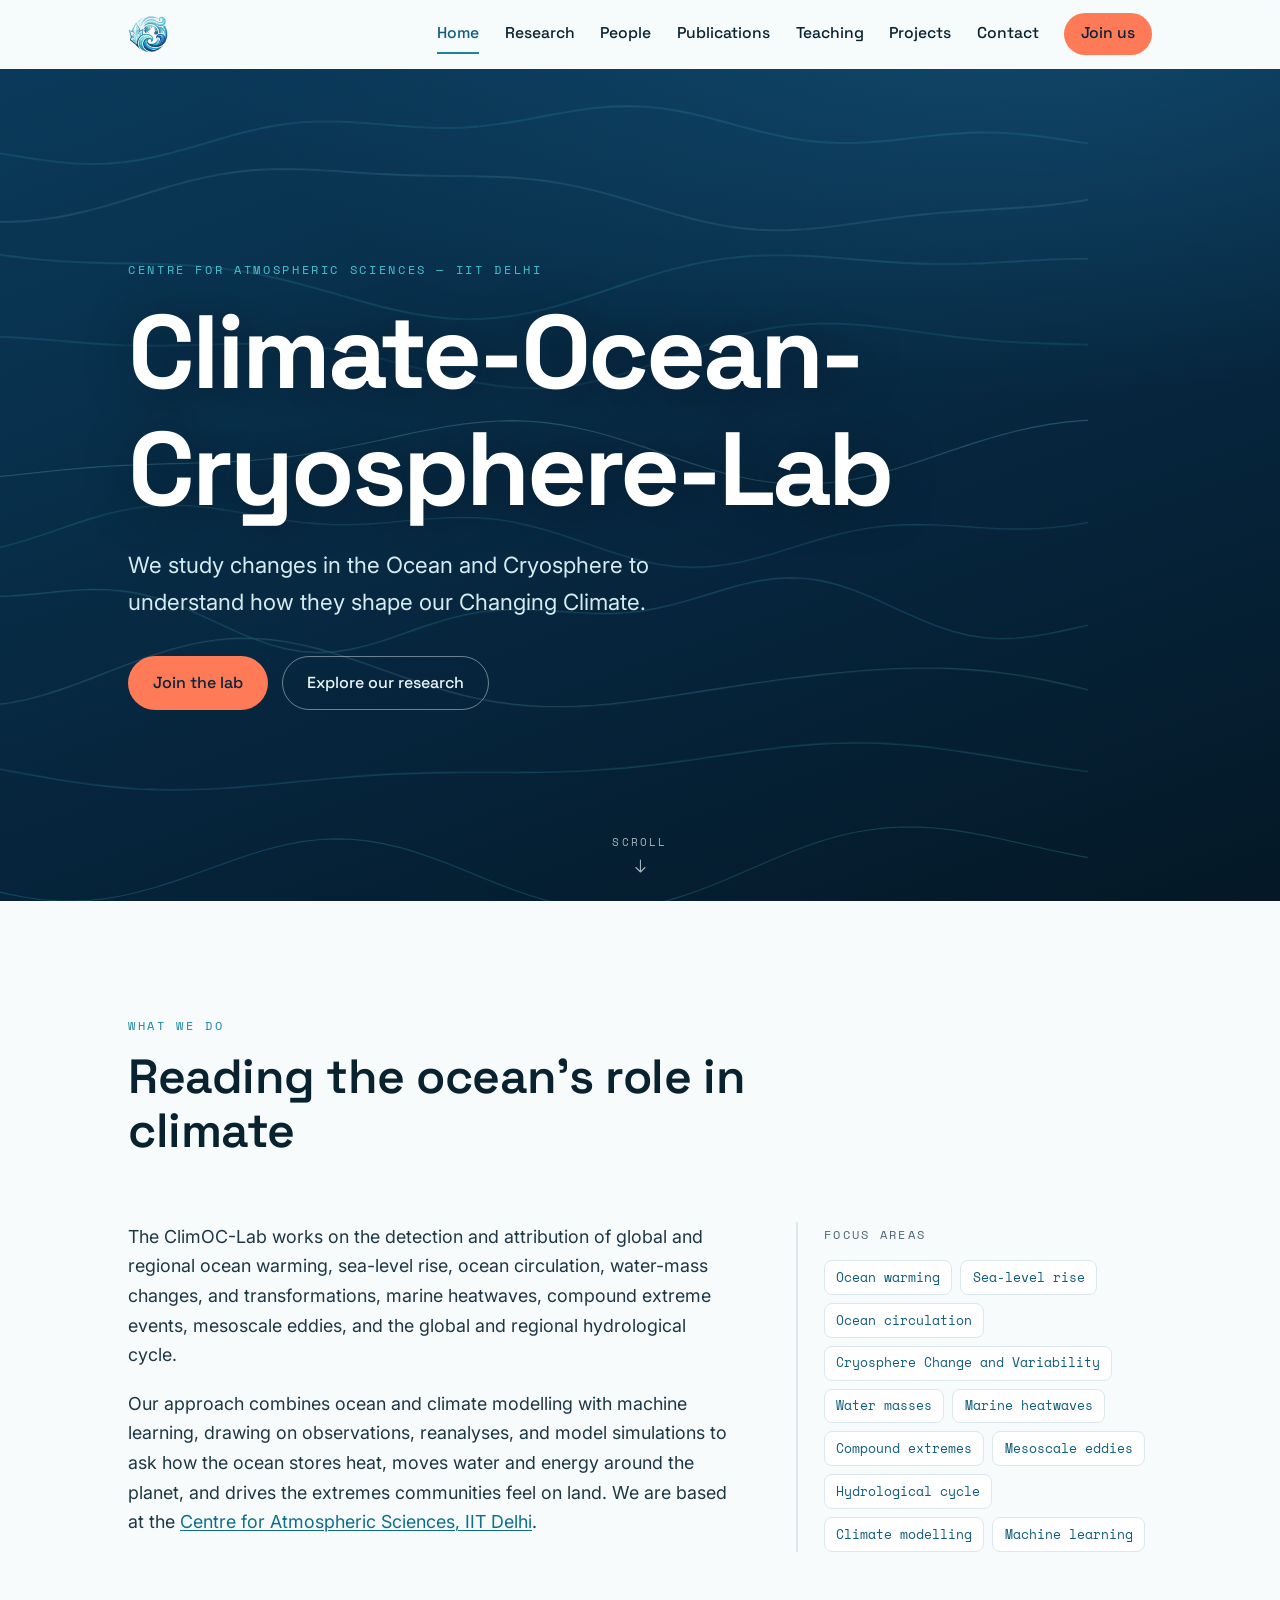
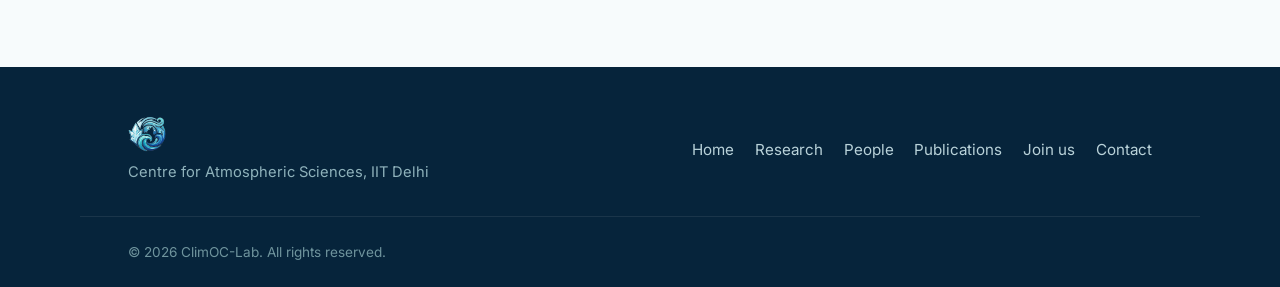
==== index.html @ 1f4688ac "Add files via upload" ====
<!DOCTYPE html>
<html lang="en">
<head>
  <meta charset="UTF-8" />
  <meta name="viewport" content="width=device-width, initial-scale=1.0" />
  <title>ClimOC-Lab — CAS, IIT Delhi</title>
  <meta name="description" content="The ClimOC-Lab at the Centre for Atmospheric Sciences, IIT Delhi, studies ocean warming, sea-level rise, circulation, marine heatwaves, and the ocean's role in a changing climate." />

  <!-- Social preview -->
  <meta property="og:title" content="ClimOC-Lab" />
  <meta property="og:description" content="Studying the global ocean and its role in a changing climate." />
  <meta property="og:type" content="website" />

  <!-- Fonts -->
  <link rel="preconnect" href="https://fonts.googleapis.com" />
  <link rel="preconnect" href="https://fonts.gstatic.com" crossorigin />
  <link href="https://fonts.googleapis.com/css2?family=Space+Grotesk:wght@400;500;600;700&family=Inter:wght@400;500;600&family=Space+Mono:wght@400;700&display=swap" rel="stylesheet" />

  <link rel="stylesheet" href="style.css" />
  <script>document.documentElement.classList.add('js');</script>
  <style>
    /* PI social / research profile icons */
    .pi__social{ display:flex; flex-wrap:wrap; gap:10px; margin-top:14px; }
    .pi__social a{ width:42px; height:42px; border-radius:10px; border:1px solid var(--c-line);
      background:#fff; display:grid; place-items:center; padding:7px;
      transition:transform .15s ease, border-color .2s ease, box-shadow .2s ease; }
    .pi__social a:hover{ transform:translateY(-2px); border-color:var(--c-current);
      box-shadow:0 8px 18px -10px rgba(8,34,48,.45); }
    .pi__social img{ width:100%; height:100%; object-fit:contain; display:block; }
    .pill--cv{ background:var(--c-foam); border-color:var(--c-current); color:var(--c-ocean); font-weight:600; }
  </style>
  <link rel="icon" type="image/png" href="main-logo/climoc-emblem.png" />
</head>
<body>
  <a class="skip-link" href="#main">Skip to content</a>

  <!-- ============ NAV ============ -->
  <header class="nav" id="nav">
    <div class="nav__inner">
      <a class="brand" href="index.html" aria-label="ClimOC-Lab home">
        <img class="brand__img" src="main-logo/climoc-emblem.png" alt="ClimOC-Lab" style="height:40px;width:auto;display:block">
      </a>

      <button class="nav__toggle" id="navToggle" aria-expanded="false" aria-controls="navMenu" aria-label="Open menu">
        <span></span><span></span><span></span>
      </button>

      <nav class="nav__menu" id="navMenu" aria-label="Primary">
        <a href="index.html" class="is-active" aria-current="page">Home</a>
        <a href="research.html">Research</a>
        <a href="people.html">People</a>
        <a href="publications.html">Publications</a>
        <a href="teaching.html">Teaching</a>
        <a href="projects.html">Projects</a>
        <a href="contact.html">Contact</a>
        <a href="join.html" class="nav__cta">Join us</a>
      </nav>
    </div>
  </header>

  <main id="main">

    <!-- ============ HERO ============ -->
    <section class="hero" id="home">
      <div class="hero-bg" aria-hidden="true">
        <svg class="contours" viewBox="0 0 1440 820" preserveAspectRatio="xMidYMid slice">
          <g class="contour-lines">
            <path d="M 0.0 -50.1 L 16.0 -53.3 L 32.0 -56.5 L 48.0 -59.8 L 64.0 -63.0 L 80.0 -65.9 L 96.0 -68.5 L 112.0 -70.7 L 128.0 -72.4 L 144.0 -73.5 L 160.0 -74.1 L 176.0 -74.0 L 192.0 -73.4 L 208.0 -72.2 L 224.0 -70.5 L 240.0 -68.5 L 256.0 -66.1 L 272.0 -63.6 L 288.0 -61.0 L 304.0 -58.5 L 320.0 -56.1 L 336.0 -53.9 L 352.0 -52.0 L 368.0 -50.4 L 384.0 -49.1 L 400.0 -48.1 L 416.0 -47.4 L 432.0 -46.8 L 448.0 -46.4 L 464.0 -46.1 L 480.0 -45.7 L 496.0 -45.2 L 512.0 -44.5 L 528.0 -43.6 L 544.0 -42.4 L 560.0 -40.9 L 576.0 -39.1 L 592.0 -37.0 L 608.0 -34.7 L 624.0 -32.3 L 640.0 -29.9 L 656.0 -27.5 L 672.0 -25.2 L 688.0 -23.3 L 704.0 -21.7 L 720.0 -20.5 L 736.0 -19.9 L 752.0 -19.9 L 768.0 -20.4 L 784.0 -21.5 L 800.0 -23.2 L 816.0 -25.3 L 832.0 -27.8 L 848.0 -30.6 L 864.0 -33.5 L 880.0 -36.5 L 896.0 -39.5 L 912.0 -42.2 L 928.0 -44.7 L 944.0 -46.8 L 960.0 -48.5 L 976.0 -49.7 L 992.0 -50.4 L 1008.0 -50.7 L 1024.0 -50.6 L 1040.0 -50.1 L 1056.0 -49.4 L 1072.0 -48.5 L 1088.0 -47.5 L 1104.0 -46.5 L 1120.0 -45.6 L 1136.0 -44.8 L 1152.0 -44.3 L 1168.0 -44.0 L 1184.0 -43.9 L 1200.0 -44.0 L 1216.0 -44.4 L 1232.0 -44.8 L 1248.0 -45.3 L 1264.0 -45.7 L 1280.0 -46.0 L 1296.0 -46.0 L 1312.0 -45.7 L 1328.0 -45.1 L 1344.0 -44.0 L 1360.0 -42.4 L 1376.0 -40.4 L 1392.0 -37.9 L 1408.0 -35.1 L 1424.0 -31.9 L 1440.0 -28.5" />
            <path d="M 0.0 74.2 L 16.0 78.2 L 32.0 81.3 L 48.0 83.6 L 64.0 84.8 L 80.0 85.2 L 96.0 84.8 L 112.0 83.8 L 128.0 82.3 L 144.0 80.6 L 160.0 79.1 L 176.0 77.8 L 192.0 76.9 L 208.0 76.7 L 224.0 77.1 L 240.0 78.2 L 256.0 80.0 L 272.0 82.2 L 288.0 84.7 L 304.0 87.3 L 320.0 89.7 L 336.0 91.7 L 352.0 93.1 L 368.0 93.6 L 384.0 93.3 L 400.0 91.9 L 416.0 89.6 L 432.0 86.4 L 448.0 82.5 L 464.0 78.1 L 480.0 73.4 L 496.0 68.7 L 512.0 64.2 L 528.0 60.1 L 544.0 56.8 L 560.0 54.2 L 576.0 52.5 L 592.0 51.7 L 608.0 51.7 L 624.0 52.3 L 640.0 53.4 L 656.0 54.7 L 672.0 56.1 L 688.0 57.2 L 704.0 57.9 L 720.0 58.1 L 736.0 57.6 L 752.0 56.4 L 768.0 54.5 L 784.0 52.1 L 800.0 49.3 L 816.0 46.2 L 832.0 43.3 L 848.0 40.6 L 864.0 38.5 L 880.0 37.1 L 896.0 36.6 L 912.0 37.0 L 928.0 38.5 L 944.0 40.8 L 960.0 44.0 L 976.0 47.8 L 992.0 52.1 L 1008.0 56.4 L 1024.0 60.7 L 1040.0 64.6 L 1056.0 67.9 L 1072.0 70.4 L 1088.0 72.1 L 1104.0 72.9 L 1120.0 72.9 L 1136.0 72.1 L 1152.0 70.8 L 1168.0 69.1 L 1184.0 67.2 L 1200.0 65.4 L 1216.0 63.9 L 1232.0 62.9 L 1248.0 62.5 L 1264.0 62.8 L 1280.0 63.8 L 1296.0 65.4 L 1312.0 67.5 L 1328.0 69.9 L 1344.0 72.4 L 1360.0 74.7 L 1376.0 76.6 L 1392.0 77.8 L 1408.0 78.3 L 1424.0 77.8 L 1440.0 76.3" />
            <path d="M 0.0 131.7 L 16.0 133.8 L 32.0 135.4 L 48.0 136.6 L 64.0 137.4 L 80.0 138.0 L 96.0 138.6 L 112.0 139.1 L 128.0 139.8 L 144.0 140.6 L 160.0 141.7 L 176.0 143.1 L 192.0 144.6 L 208.0 146.2 L 224.0 147.7 L 240.0 149.1 L 256.0 150.2 L 272.0 150.7 L 288.0 150.7 L 304.0 149.9 L 320.0 148.3 L 336.0 146.0 L 352.0 142.8 L 368.0 139.0 L 384.0 134.6 L 400.0 129.8 L 416.0 124.8 L 432.0 119.8 L 448.0 115.1 L 464.0 110.7 L 480.0 106.9 L 496.0 103.8 L 512.0 101.4 L 528.0 99.7 L 544.0 98.8 L 560.0 98.6 L 576.0 98.9 L 592.0 99.6 L 608.0 100.5 L 624.0 101.6 L 640.0 102.7 L 656.0 103.6 L 672.0 104.3 L 688.0 104.8 L 704.0 105.2 L 720.0 105.4 L 736.0 105.5 L 752.0 105.8 L 768.0 106.3 L 784.0 107.1 L 800.0 108.4 L 816.0 110.3 L 832.0 112.8 L 848.0 116.0 L 864.0 119.7 L 880.0 124.0 L 896.0 128.6 L 912.0 133.5 L 928.0 138.4 L 944.0 143.1 L 960.0 147.5 L 976.0 151.3 L 992.0 154.5 L 1008.0 156.8 L 1024.0 158.3 L 1040.0 158.9 L 1056.0 158.8 L 1072.0 157.9 L 1088.0 156.4 L 1104.0 154.5 L 1120.0 152.3 L 1136.0 150.0 L 1152.0 147.8 L 1168.0 145.6 L 1184.0 143.8 L 1200.0 142.2 L 1216.0 140.9 L 1232.0 139.8 L 1248.0 138.8 L 1264.0 137.9 L 1280.0 136.9 L 1296.0 135.7 L 1312.0 134.2 L 1328.0 132.3 L 1344.0 130.0 L 1360.0 127.1 L 1376.0 123.9 L 1392.0 120.3 L 1408.0 116.5 L 1424.0 112.6 L 1440.0 108.9" />
            <path d="M 0.0 189.7 L 16.0 184.2 L 32.0 179.2 L 48.0 174.8 L 64.0 171.0 L 80.0 168.0 L 96.0 165.9 L 112.0 164.6 L 128.0 164.1 L 144.0 164.4 L 160.0 165.4 L 176.0 167.0 L 192.0 169.0 L 208.0 171.5 L 224.0 174.1 L 240.0 176.9 L 256.0 179.6 L 272.0 182.1 L 288.0 184.4 L 304.0 186.4 L 320.0 188.0 L 336.0 189.3 L 352.0 190.2 L 368.0 190.8 L 384.0 191.3 L 400.0 191.6 L 416.0 191.8 L 432.0 192.2 L 448.0 192.7 L 464.0 193.5 L 480.0 194.8 L 496.0 196.4 L 512.0 198.6 L 528.0 201.3 L 544.0 204.6 L 560.0 208.3 L 576.0 212.4 L 592.0 216.8 L 608.0 221.3 L 624.0 226.0 L 640.0 230.5 L 656.0 234.7 L 672.0 238.4 L 688.0 241.6 L 704.0 244.1 L 720.0 245.8 L 736.0 246.6 L 752.0 246.4 L 768.0 245.2 L 784.0 243.2 L 800.0 240.3 L 816.0 236.5 L 832.0 232.2 L 848.0 227.3 L 864.0 222.1 L 880.0 216.7 L 896.0 211.3 L 912.0 206.0 L 928.0 201.1 L 944.0 196.7 L 960.0 192.8 L 976.0 189.5 L 992.0 187.0 L 1008.0 185.2 L 1024.0 184.0 L 1040.0 183.5 L 1056.0 183.6 L 1072.0 184.2 L 1088.0 185.2 L 1104.0 186.3 L 1120.0 187.6 L 1136.0 188.9 L 1152.0 190.1 L 1168.0 191.1 L 1184.0 191.8 L 1200.0 192.2 L 1216.0 192.2 L 1232.0 191.9 L 1248.0 191.3 L 1264.0 190.5 L 1280.0 189.6 L 1296.0 188.7 L 1312.0 187.9 L 1328.0 187.3 L 1344.0 187.1 L 1360.0 187.3 L 1376.0 188.1 L 1392.0 189.5 L 1408.0 191.6 L 1424.0 194.3 L 1440.0 197.8" />
            <path d="M 0.0 326.6 L 16.0 323.9 L 32.0 320.3 L 48.0 316.0 L 64.0 311.0 L 80.0 305.5 L 96.0 299.8 L 112.0 294.0 L 128.0 288.3 L 144.0 283.0 L 160.0 278.1 L 176.0 273.8 L 192.0 270.2 L 208.0 267.4 L 224.0 265.4 L 240.0 264.1 L 256.0 263.6 L 272.0 263.6 L 288.0 264.2 L 304.0 265.2 L 320.0 266.5 L 336.0 267.8 L 352.0 269.2 L 368.0 270.4 L 384.0 271.4 L 400.0 272.2 L 416.0 272.6 L 432.0 272.8 L 448.0 272.6 L 464.0 272.3 L 480.0 271.8 L 496.0 271.3 L 512.0 270.9 L 528.0 270.7 L 544.0 270.9 L 560.0 271.4 L 576.0 272.5 L 592.0 274.1 L 608.0 276.3 L 624.0 279.1 L 640.0 282.4 L 656.0 286.1 L 672.0 290.2 L 688.0 294.4 L 704.0 298.6 L 720.0 302.7 L 736.0 306.4 L 752.0 309.6 L 768.0 312.2 L 784.0 313.9 L 800.0 314.7 L 816.0 314.5 L 832.0 313.3 L 848.0 311.2 L 864.0 308.0 L 880.0 304.1 L 896.0 299.4 L 912.0 294.2 L 928.0 288.6 L 944.0 282.8 L 960.0 277.1 L 976.0 271.6 L 992.0 266.5 L 1008.0 262.0 L 1024.0 258.1 L 1040.0 255.1 L 1056.0 252.8 L 1072.0 251.4 L 1088.0 250.8 L 1104.0 251.0 L 1120.0 251.8 L 1136.0 253.2 L 1152.0 255.0 L 1168.0 257.0 L 1184.0 259.2 L 1200.0 261.4 L 1216.0 263.5 L 1232.0 265.4 L 1248.0 267.0 L 1264.0 268.3 L 1280.0 269.3 L 1296.0 270.1 L 1312.0 270.7 L 1328.0 271.1 L 1344.0 271.5 L 1360.0 272.1 L 1376.0 272.8 L 1392.0 273.9 L 1408.0 275.4 L 1424.0 277.4 L 1440.0 279.9" />
            <path d="M 0.0 353.4 L 16.0 359.0 L 32.0 364.9 L 48.0 370.9 L 64.0 376.7 L 80.0 382.3 L 96.0 387.4 L 112.0 392.1 L 128.0 396.1 L 144.0 399.4 L 160.0 402.0 L 176.0 403.8 L 192.0 404.9 L 208.0 405.4 L 224.0 405.3 L 240.0 404.6 L 256.0 403.5 L 272.0 402.1 L 288.0 400.6 L 304.0 398.9 L 320.0 397.2 L 336.0 395.5 L 352.0 394.0 L 368.0 392.7 L 384.0 391.6 L 400.0 390.7 L 416.0 390.0 L 432.0 389.5 L 448.0 389.0 L 464.0 388.6 L 480.0 388.1 L 496.0 387.5 L 512.0 386.7 L 528.0 385.6 L 544.0 384.2 L 560.0 382.5 L 576.0 380.4 L 592.0 377.9 L 608.0 375.1 L 624.0 371.9 L 640.0 368.6 L 656.0 365.1 L 672.0 361.6 L 688.0 358.1 L 704.0 355.0 L 720.0 352.1 L 736.0 349.8 L 752.0 348.0 L 768.0 346.9 L 784.0 346.6 L 800.0 347.2 L 816.0 348.5 L 832.0 350.8 L 848.0 353.8 L 864.0 357.6 L 880.0 362.0 L 896.0 366.9 L 912.0 372.2 L 928.0 377.7 L 944.0 383.3 L 960.0 388.7 L 976.0 393.7 L 992.0 398.3 L 1008.0 402.2 L 1024.0 405.4 L 1040.0 407.6 L 1056.0 408.9 L 1072.0 409.2 L 1088.0 408.5 L 1104.0 406.8 L 1120.0 404.2 L 1136.0 400.8 L 1152.0 396.7 L 1168.0 392.0 L 1184.0 386.9 L 1200.0 381.5 L 1216.0 376.1 L 1232.0 370.7 L 1248.0 365.7 L 1264.0 361.0 L 1280.0 356.8 L 1296.0 353.2 L 1312.0 350.3 L 1328.0 348.1 L 1344.0 346.6 L 1360.0 345.8 L 1376.0 345.6 L 1392.0 346.1 L 1408.0 347.1 L 1424.0 348.4 L 1440.0 350.1" />
            <path d="M 0.0 448.5 L 16.0 447.6 L 32.0 447.3 L 48.0 447.7 L 64.0 448.9 L 80.0 450.9 L 96.0 453.7 L 112.0 457.0 L 128.0 460.8 L 144.0 464.8 L 160.0 468.7 L 176.0 472.1 L 192.0 474.9 L 208.0 476.8 L 224.0 477.6 L 240.0 477.3 L 256.0 475.7 L 272.0 473.0 L 288.0 469.2 L 304.0 464.5 L 320.0 459.3 L 336.0 453.8 L 352.0 448.3 L 368.0 443.1 L 384.0 438.5 L 400.0 434.8 L 416.0 432.1 L 432.0 430.4 L 448.0 429.9 L 464.0 430.4 L 480.0 431.9 L 496.0 434.0 L 512.0 436.6 L 528.0 439.5 L 544.0 442.3 L 560.0 444.9 L 576.0 446.9 L 592.0 448.3 L 608.0 449.1 L 624.0 449.1 L 640.0 448.5 L 656.0 447.4 L 672.0 446.0 L 688.0 444.5 L 704.0 443.2 L 720.0 442.2 L 736.0 442.0 L 752.0 442.5 L 768.0 444.0 L 784.0 446.5 L 800.0 450.0 L 816.0 454.3 L 832.0 459.3 L 848.0 464.7 L 864.0 470.3 L 880.0 475.7 L 896.0 480.7 L 912.0 485.0 L 928.0 488.3 L 944.0 490.4 L 960.0 491.2 L 976.0 490.7 L 992.0 488.9 L 1008.0 486.1 L 1024.0 482.2 L 1040.0 477.8 L 1056.0 472.9 L 1072.0 467.9 L 1088.0 463.1 L 1104.0 458.8 L 1120.0 455.1 L 1136.0 452.3 L 1152.0 450.3 L 1168.0 449.3 L 1184.0 449.0 L 1200.0 449.4 L 1216.0 450.2 L 1232.0 451.3 L 1248.0 452.4 L 1264.0 453.2 L 1280.0 453.5 L 1296.0 453.3 L 1312.0 452.3 L 1328.0 450.6 L 1344.0 448.2 L 1360.0 445.1 L 1376.0 441.7 L 1392.0 438.2 L 1408.0 434.7 L 1424.0 431.5 L 1440.0 429.0" />
            <path d="M 0.0 539.4 L 16.0 531.6 L 32.0 524.0 L 48.0 517.0 L 64.0 510.9 L 80.0 506.1 L 96.0 502.8 L 112.0 501.1 L 128.0 500.9 L 144.0 502.0 L 160.0 504.2 L 176.0 507.0 L 192.0 510.2 L 208.0 513.4 L 224.0 516.2 L 240.0 518.3 L 256.0 519.6 L 272.0 519.9 L 288.0 519.5 L 304.0 518.3 L 320.0 516.8 L 336.0 515.1 L 352.0 513.7 L 368.0 513.0 L 384.0 513.2 L 400.0 514.6 L 416.0 517.3 L 432.0 521.3 L 448.0 526.7 L 464.0 533.0 L 480.0 540.1 L 496.0 547.5 L 512.0 554.8 L 528.0 561.5 L 544.0 567.1 L 560.0 571.5 L 576.0 574.2 L 592.0 575.2 L 608.0 574.4 L 624.0 572.0 L 640.0 568.2 L 656.0 563.4 L 672.0 558.0 L 688.0 552.3 L 704.0 546.9 L 720.0 542.1 L 736.0 538.1 L 752.0 535.2 L 768.0 533.4 L 784.0 532.6 L 800.0 532.8 L 816.0 533.6 L 832.0 534.8 L 848.0 535.9 L 864.0 536.6 L 880.0 536.7 L 896.0 535.9 L 912.0 534.0 L 928.0 531.1 L 944.0 527.3 L 960.0 522.8 L 976.0 518.0 L 992.0 513.1 L 1008.0 508.6 L 1024.0 505.0 L 1040.0 502.5 L 1056.0 501.5 L 1072.0 502.1 L 1088.0 504.5 L 1104.0 508.4 L 1120.0 513.8 L 1136.0 520.2 L 1152.0 527.4 L 1168.0 534.8 L 1184.0 541.9 L 1200.0 548.4 L 1216.0 553.8 L 1232.0 557.9 L 1248.0 560.5 L 1264.0 561.5 L 1280.0 561.0 L 1296.0 559.3 L 1312.0 556.6 L 1328.0 553.3 L 1344.0 549.7 L 1360.0 546.3 L 1376.0 543.4 L 1392.0 541.2 L 1408.0 539.9 L 1424.0 539.5 L 1440.0 539.9" />
            <path d="M 0.0 571.4 L 16.0 572.3 L 32.0 574.2 L 48.0 577.0 L 64.0 580.8 L 80.0 585.2 L 96.0 590.2 L 112.0 595.6 L 128.0 601.2 L 144.0 606.8 L 160.0 612.0 L 176.0 616.8 L 192.0 621.0 L 208.0 624.3 L 224.0 626.6 L 240.0 627.9 L 256.0 628.0 L 272.0 627.0 L 288.0 624.8 L 304.0 621.6 L 320.0 617.4 L 336.0 612.4 L 352.0 606.8 L 368.0 600.8 L 384.0 594.6 L 400.0 588.4 L 416.0 582.4 L 432.0 576.8 L 448.0 571.9 L 464.0 567.7 L 480.0 564.5 L 496.0 562.3 L 512.0 561.2 L 528.0 561.3 L 544.0 562.4 L 560.0 564.5 L 576.0 567.6 L 592.0 571.5 L 608.0 576.1 L 624.0 581.3 L 640.0 586.7 L 656.0 592.4 L 672.0 598.0 L 688.0 603.5 L 704.0 608.6 L 720.0 613.4 L 736.0 617.6 L 752.0 621.1 L 768.0 624.0 L 784.0 626.2 L 800.0 627.7 L 816.0 628.5 L 832.0 628.6 L 848.0 628.2 L 864.0 627.3 L 880.0 625.9 L 896.0 624.1 L 912.0 622.1 L 928.0 619.8 L 944.0 617.4 L 960.0 614.9 L 976.0 612.4 L 992.0 609.9 L 1008.0 607.5 L 1024.0 605.1 L 1040.0 602.9 L 1056.0 600.7 L 1072.0 598.8 L 1088.0 596.9 L 1104.0 595.3 L 1120.0 593.8 L 1136.0 592.6 L 1152.0 591.6 L 1168.0 590.9 L 1184.0 590.6 L 1200.0 590.6 L 1216.0 591.0 L 1232.0 591.9 L 1248.0 593.2 L 1264.0 595.0 L 1280.0 597.2 L 1296.0 599.9 L 1312.0 603.0 L 1328.0 606.5 L 1344.0 610.3 L 1360.0 614.2 L 1376.0 618.3 L 1392.0 622.4 L 1408.0 626.2 L 1424.0 629.8 L 1440.0 633.0" />
            <path d="M 0.0 678.4 L 16.0 677.3 L 32.0 676.3 L 48.0 675.2 L 64.0 674.3 L 80.0 673.6 L 96.0 673.0 L 112.0 672.8 L 128.0 672.8 L 144.0 673.2 L 160.0 674.0 L 176.0 675.2 L 192.0 676.7 L 208.0 678.6 L 224.0 680.8 L 240.0 683.3 L 256.0 686.0 L 272.0 688.9 L 288.0 691.8 L 304.0 694.8 L 320.0 697.6 L 336.0 700.4 L 352.0 702.9 L 368.0 705.1 L 384.0 706.9 L 400.0 708.4 L 416.0 709.5 L 432.0 710.2 L 448.0 710.5 L 464.0 710.3 L 480.0 709.8 L 496.0 709.0 L 512.0 707.9 L 528.0 706.6 L 544.0 705.1 L 560.0 703.5 L 576.0 701.9 L 592.0 700.4 L 608.0 698.9 L 624.0 697.6 L 640.0 696.4 L 656.0 695.4 L 672.0 694.6 L 688.0 694.1 L 704.0 693.7 L 720.0 693.4 L 736.0 693.3 L 752.0 693.3 L 768.0 693.3 L 784.0 693.3 L 800.0 693.2 L 816.0 693.0 L 832.0 692.6 L 848.0 692.0 L 864.0 691.1 L 880.0 690.0 L 896.0 688.7 L 912.0 687.0 L 928.0 685.2 L 944.0 683.1 L 960.0 680.9 L 976.0 678.5 L 992.0 676.2 L 1008.0 673.9 L 1024.0 671.6 L 1040.0 669.6 L 1056.0 667.8 L 1072.0 666.3 L 1088.0 665.1 L 1104.0 664.4 L 1120.0 664.1 L 1136.0 664.2 L 1152.0 664.8 L 1168.0 665.9 L 1184.0 667.3 L 1200.0 669.1 L 1216.0 671.3 L 1232.0 673.7 L 1248.0 676.2 L 1264.0 678.9 L 1280.0 681.6 L 1296.0 684.3 L 1312.0 686.9 L 1328.0 689.3 L 1344.0 691.5 L 1360.0 693.5 L 1376.0 695.1 L 1392.0 696.4 L 1408.0 697.4 L 1424.0 698.1 L 1440.0 698.6" />
            <path d="M 0.0 759.1 L 16.0 758.6 L 32.0 758.5 L 48.0 758.8 L 64.0 759.5 L 80.0 760.8 L 96.0 762.7 L 112.0 765.2 L 128.0 768.2 L 144.0 771.9 L 160.0 776.0 L 176.0 780.6 L 192.0 785.4 L 208.0 790.5 L 224.0 795.6 L 240.0 800.6 L 256.0 805.4 L 272.0 809.7 L 288.0 813.4 L 304.0 816.4 L 320.0 818.6 L 336.0 819.8 L 352.0 820.0 L 368.0 819.2 L 384.0 817.4 L 400.0 814.5 L 416.0 810.8 L 432.0 806.4 L 448.0 801.3 L 464.0 795.7 L 480.0 789.9 L 496.0 784.1 L 512.0 778.4 L 528.0 773.1 L 544.0 768.4 L 560.0 764.4 L 576.0 761.4 L 592.0 759.5 L 608.0 758.7 L 624.0 759.0 L 640.0 760.6 L 656.0 763.3 L 672.0 767.0 L 688.0 771.7 L 704.0 777.2 L 720.0 783.2 L 736.0 789.6 L 752.0 796.2 L 768.0 802.6 L 784.0 808.8 L 800.0 814.3 L 816.0 819.1 L 832.0 823.0 L 848.0 825.8 L 864.0 827.4 L 880.0 827.8 L 896.0 827.0 L 912.0 824.9 L 928.0 821.6 L 944.0 817.3 L 960.0 812.0 L 976.0 806.1 L 992.0 799.6 L 1008.0 792.7 L 1024.0 785.8 L 1040.0 778.9 L 1056.0 772.3 L 1072.0 766.2 L 1088.0 760.8 L 1104.0 756.1 L 1120.0 752.4 L 1136.0 749.6 L 1152.0 747.8 L 1168.0 746.9 L 1184.0 747.1 L 1200.0 748.0 L 1216.0 749.8 L 1232.0 752.3 L 1248.0 755.2 L 1264.0 758.5 L 1280.0 762.1 L 1296.0 765.7 L 1312.0 769.3 L 1328.0 772.7 L 1344.0 775.9 L 1360.0 778.6 L 1376.0 780.9 L 1392.0 782.8 L 1408.0 784.2 L 1424.0 785.1 L 1440.0 785.5" />
            <path d="M 0.0 862.4 L 16.0 861.0 L 32.0 859.7 L 48.0 858.6 L 64.0 857.9 L 80.0 857.5 L 96.0 857.4 L 112.0 857.6 L 128.0 858.0 L 144.0 858.5 L 160.0 859.1 L 176.0 859.7 L 192.0 860.2 L 208.0 860.3 L 224.0 860.2 L 240.0 859.6 L 256.0 858.5 L 272.0 857.0 L 288.0 854.9 L 304.0 852.4 L 320.0 849.4 L 336.0 846.1 L 352.0 842.6 L 368.0 839.0 L 384.0 835.3 L 400.0 831.9 L 416.0 828.7 L 432.0 825.9 L 448.0 823.6 L 464.0 821.9 L 480.0 820.9 L 496.0 820.5 L 512.0 820.8 L 528.0 821.8 L 544.0 823.3 L 560.0 825.3 L 576.0 827.7 L 592.0 830.4 L 608.0 833.2 L 624.0 836.0 L 640.0 838.7 L 656.0 841.2 L 672.0 843.4 L 688.0 845.3 L 704.0 846.7 L 720.0 847.8 L 736.0 848.6 L 752.0 849.0 L 768.0 849.1 L 784.0 849.1 L 800.0 849.0 L 816.0 848.9 L 832.0 848.9 L 848.0 849.2 L 864.0 849.7 L 880.0 850.5 L 896.0 851.8 L 912.0 853.3 L 928.0 855.3 L 944.0 857.5 L 960.0 859.9 L 976.0 862.4 L 992.0 865.0 L 1008.0 867.5 L 1024.0 869.7 L 1040.0 871.6 L 1056.0 873.0 L 1072.0 873.9 L 1088.0 874.3 L 1104.0 873.9 L 1120.0 873.0 L 1136.0 871.4 L 1152.0 869.3 L 1168.0 866.6 L 1184.0 863.6 L 1200.0 860.3 L 1216.0 856.8 L 1232.0 853.3 L 1248.0 850.0 L 1264.0 846.8 L 1280.0 844.0 L 1296.0 841.7 L 1312.0 839.8 L 1328.0 838.3 L 1344.0 837.5 L 1360.0 837.0 L 1376.0 837.0 L 1392.0 837.4 L 1408.0 838.0 L 1424.0 838.8 L 1440.0 839.7" />
          </g>
        </svg>
      </div>

      <div class="hero__content">
        <p class="eyebrow eyebrow--light">Centre for Atmospheric Sciences — IIT Delhi</p>
        <h1 class="hero__title">Climate-Ocean-Cryosphere-Lab</h1>
        <p class="hero__lede">
          We study changes in the Ocean and Cryosphere to understand how they shape our Changing Climate.
        </p>
        <div class="hero__actions">
          <a class="btn btn--primary" href="join.html">Join the lab</a>
          <a class="btn btn--ghost" href="research.html">Explore our research</a>
        </div>
      </div>

      <a class="hero__scroll" href="#about" aria-label="Scroll to about">
        <span>Scroll</span>
        <svg viewBox="0 0 24 24" width="18" height="18"><path d="M12 4v16M6 14l6 6 6-6" fill="none" stroke="currentColor" stroke-width="1.5" stroke-linecap="round" stroke-linejoin="round"/></svg>
      </a>
    </section>

    <!-- ============ ABOUT ============ -->
    <section class="section" id="about">
      <div class="container">
        <div class="section__head reveal">
          <p class="eyebrow">What we do</p>
          <h2 class="section__title">Reading the ocean's role in climate</h2>
        </div>

        <div class="about__grid">
          <div class="about__lead reveal">
            <p>
              The ClimOC-Lab works on the detection and attribution of global and regional
              ocean warming, sea-level rise, ocean circulation, water-mass changes, and
              transformations, marine heatwaves, compound extreme events, mesoscale eddies, and the
              global and regional hydrological cycle.
            </p>
            <p>
              Our approach combines ocean and climate modelling with machine learning, drawing on
              observations, reanalyses, and model simulations to ask how the ocean stores heat,
              moves water and energy around the planet, and drives the extremes communities feel on
              land. We are based at the <a href="https://cas.iitd.ac.in/" target="_blank" rel="noopener">Centre for Atmospheric Sciences, IIT Delhi</a>.
            </p>
          </div>

          <aside class="about__focus reveal" aria-label="Research focus areas">
            <p class="about__focus-label">Focus areas</p>
            <ul class="taglist">
              <li>Ocean warming</li>
              <li>Sea-level rise</li>
              <li>Ocean circulation</li>
              <li>Cryosphere Change and Variability</li>
              <li>Water masses</li>
              <li>Marine heatwaves</li>
              <li>Compound extremes</li>
              <li>Mesoscale eddies</li>
              <li>Hydrological cycle</li>
              <li>Climate modelling</li>
              <li>Machine learning</li>
            </ul>
          </aside>
        </div>
      </div>
    </section>
  </main>

  <!-- ============ FOOTER ============ -->
  <footer class="footer">
    <div class="container footer__inner">
      <div class="footer__brand">
        <span style="display:flex;align-items:center;gap:11px;">
          <img src="main-logo/climoc-emblem.png" alt="ClimOC-Lab" style="height:38px;width:auto;display:block;flex:0 0 auto">
        </span>
        <p>Centre for Atmospheric Sciences, IIT Delhi</p>
      </div>
      <nav class="footer__links" aria-label="Footer">
        <a href="index.html">Home</a>
        <a href="research.html">Research</a>
        <a href="people.html">People</a>
        <a href="publications.html">Publications</a>
        <a href="join.html">Join us</a>
        <a href="contact.html">Contact</a>
      </nav>
    </div>
    <div class="container footer__legal">
      <p>&copy; <span id="year">2025</span> ClimOC-Lab. All rights reserved.</p>
    </div>
  </footer>

  <script src="script.js"></script>
</body>
</html>
---- style.css ----
/* =========================================================
   Ocean Climate Lab — stylesheet
   Palette: abyssal navy -> surface teal, warm coral accent
   ========================================================= */

:root {
  /* ocean depth ramp */
  --c-abyss:    #06243B;
  --c-deep:     #0A3A5A;
  --c-ocean:    #0F5C7E;
  --c-current:  #1A86A0;
  --c-surface:  #46C4D0;
  --c-foam:     #E9F4F6;
  --c-mist:     #F7FBFC;

  /* ink + utility */
  --c-ink:      #082230;
  --c-slate:    #4C6573;
  --c-line:     #DBE8EC;
  --c-link:     #0E6E8A;

  /* warm anomaly accent */
  --c-anomaly:   #FF7A57;
  --c-anomaly-d: #ED5C39;

  /* type */
  --font-display: "Space Grotesk", system-ui, sans-serif;
  --font-body:    "Inter", system-ui, sans-serif;
  --font-mono:    "Space Mono", ui-monospace, monospace;

  /* layout */
  --maxw: 1120px;
  --gutter: clamp(1.25rem, 4vw, 3rem);
  --radius: 14px;
  --nav-h: 68px;
}

/* ---------- reset / base ---------- */
*, *::before, *::after { box-sizing: border-box; }
html { scroll-behavior: smooth; scroll-padding-top: var(--nav-h); -webkit-text-size-adjust: 100%; }

body {
  margin: 0;
  font-family: var(--font-body);
  font-size: 1.0625rem;
  line-height: 1.65;
  color: var(--c-ink);
  background: var(--c-mist);
  -webkit-font-smoothing: antialiased;
  text-rendering: optimizeLegibility;
}

img, svg, iframe { display: block; max-width: 100%; }
a { color: var(--c-link); text-decoration-thickness: 1px; text-underline-offset: 2px; }
h1, h2, h3, h4 { font-family: var(--font-display); line-height: 1.12; font-weight: 600; margin: 0; letter-spacing: -0.01em; }

.container { width: 100%; max-width: var(--maxw); margin-inline: auto; padding-inline: var(--gutter); }

.skip-link {
  position: absolute; left: 12px; top: -48px; z-index: 200;
  background: var(--c-abyss); color: #fff; padding: 10px 16px; border-radius: 8px;
  transition: top .2s ease;
}
.skip-link:focus { top: 12px; }

:focus-visible { outline: 3px solid var(--c-anomaly); outline-offset: 2px; border-radius: 4px; }

/* ---------- eyebrow ---------- */
.eyebrow {
  font-family: var(--font-mono);
  font-size: .75rem;
  letter-spacing: .22em;
  text-transform: uppercase;
  color: var(--c-current);
  margin: 0 0 .9rem;
}
.eyebrow--light { color: var(--c-surface); }

/* ---------- buttons ---------- */
.btn {
  display: inline-flex; align-items: center; gap: .5rem;
  font-family: var(--font-display); font-weight: 500; font-size: 1rem;
  padding: .8rem 1.5rem; border-radius: 999px; text-decoration: none;
  border: 1.5px solid transparent; cursor: pointer; transition: transform .15s ease, background .2s ease, border-color .2s ease, color .2s ease;
}
.btn--primary { background: var(--c-anomaly); color: var(--c-abyss); }
.btn--primary:hover { background: var(--c-anomaly-d); color: #fff; transform: translateY(-2px); }
.btn--ghost { background: transparent; color: var(--c-foam); border-color: rgba(233,244,246,.45); }
.btn--ghost:hover { border-color: var(--c-surface); color: #fff; background: rgba(70,196,208,.12); transform: translateY(-2px); }

/* =========================================================
   NAV
   ========================================================= */
.nav {
  position: sticky; top: 0; z-index: 100;
  background: rgba(247,251,252,.82);
  backdrop-filter: saturate(160%) blur(12px);
  -webkit-backdrop-filter: saturate(160%) blur(12px);
  border-bottom: 1px solid transparent;
  transition: border-color .25s ease, background .25s ease;
}
.nav.is-scrolled { border-bottom-color: var(--c-line); }
.nav__inner {
  max-width: var(--maxw); margin-inline: auto; padding-inline: var(--gutter);
  height: var(--nav-h); display: flex; align-items: center; justify-content: space-between; gap: 1rem;
}
.brand { display: inline-flex; align-items: center; gap: .6rem; text-decoration: none; color: var(--c-ocean); }

.nav__menu { display: flex; align-items: center; gap: 1.6rem; }
.nav__menu a {
  font-family: var(--font-display); font-size: .98rem; font-weight: 500; color: var(--c-ink);
  text-decoration: none; padding: .25rem 0; position: relative; transition: color .2s ease;
}
.nav__menu a:not(.nav__cta)::after {
  content: ""; position: absolute; left: 0; right: 100%; bottom: -3px; height: 2px;
  background: var(--c-current); transition: right .25s ease;
}
.nav__menu a:not(.nav__cta):hover { color: var(--c-ocean); }
.nav__menu a:not(.nav__cta):hover::after,
.nav__menu a.is-active::after { right: 0; }
.nav__menu a.is-active { color: var(--c-ocean); }

.nav__cta {
  background: var(--c-anomaly); color: var(--c-abyss) !important;
  padding: .5rem 1.05rem !important; border-radius: 999px; transition: background .2s ease, transform .15s ease;
}
.nav__cta:hover { background: var(--c-anomaly-d); color: #fff !important; transform: translateY(-1px); }

.nav__toggle { display: none; background: none; border: 0; cursor: pointer; width: 44px; height: 44px; padding: 10px; }
.nav__toggle span { display: block; height: 2px; background: var(--c-ink); border-radius: 2px; margin: 5px 0; transition: transform .25s ease, opacity .2s ease; }
.nav__toggle[aria-expanded="true"] span:nth-child(1) { transform: translateY(7px) rotate(45deg); }
.nav__toggle[aria-expanded="true"] span:nth-child(2) { opacity: 0; }
.nav__toggle[aria-expanded="true"] span:nth-child(3) { transform: translateY(-7px) rotate(-45deg); }

/* =========================================================
   HERO
   ========================================================= */
.hero {
  position: relative; overflow: hidden;
  min-height: calc(100svh - var(--nav-h));
  display: flex; align-items: center;
  background:
    radial-gradient(120% 90% at 80% -10%, #11486B 0%, rgba(17,72,107,0) 55%),
    linear-gradient(160deg, var(--c-deep) 0%, var(--c-abyss) 62%, #041826 100%);
  color: var(--c-foam);
}
.hero-bg { position: absolute; inset: 0; pointer-events: none; }
.contours { width: 130%; height: 100%; position: absolute; top: 0; left: -15%; }
.contour-lines { fill: none; stroke: var(--c-surface); stroke-width: 1.1; opacity: .26; }
.contour-lines path:nth-child(odd)  { opacity: .9; }
.contour-lines path:nth-child(3n)   { stroke: #7FD8E0; }

.hero__content { position: relative; z-index: 2; max-width: var(--maxw); margin-inline: auto; padding-inline: var(--gutter); width: 100%; }
.hero__title {
  font-size: clamp(3rem, 9vw, 6.5rem); font-weight: 700; letter-spacing: -.03em;
  margin: 0 0 1.2rem; color: #fff;
  text-shadow: 0 2px 40px rgba(4,24,38,.5);
}
.hero__lede { font-size: clamp(1.1rem, 2.2vw, 1.4rem); max-width: 40ch; color: #D6EBEF; margin: 0 0 2.2rem; }
.hero__actions { display: flex; flex-wrap: wrap; gap: .9rem; }

.hero__scroll {
  position: absolute; bottom: 1.6rem; left: 50%; transform: translateX(-50%);
  z-index: 2; display: inline-flex; flex-direction: column; align-items: center; gap: .35rem;
  color: rgba(233,244,246,.7); text-decoration: none; font-family: var(--font-mono);
  font-size: .68rem; letter-spacing: .2em; text-transform: uppercase;
}
.hero__scroll svg { animation: bob 1.8s ease-in-out infinite; }

/* =========================================================
   SECTIONS (shared)
   ========================================================= */
.section { padding-block: clamp(4rem, 9vw, 7.5rem); }
.section--alt { background: var(--c-foam); }

.section__head { max-width: 62ch; margin-bottom: clamp(2.5rem, 5vw, 4rem); }
.section__title { font-size: clamp(1.9rem, 4.4vw, 3rem); color: var(--c-ink); margin-bottom: .8rem; }
.section__intro { color: var(--c-slate); font-size: 1.1rem; max-width: 58ch; margin: 0; }

/* ---------- about ---------- */
.about__grid { display: grid; grid-template-columns: 1.7fr 1fr; gap: clamp(2rem, 5vw, 4.5rem); align-items: start; }
.about__lead p { margin: 0 0 1.2rem; font-size: 1.12rem; color: #1d3744; }
.about__lead p:last-child { margin-bottom: 0; }

.about__focus { border-left: 2px solid var(--c-line); padding-left: 1.6rem; }
.about__focus-label { font-family: var(--font-mono); font-size: .72rem; letter-spacing: .2em; text-transform: uppercase; color: var(--c-slate); margin: .2rem 0 1rem; }
.taglist { list-style: none; margin: 0; padding: 0; display: flex; flex-wrap: wrap; gap: .5rem; }
.taglist li {
  font-family: var(--font-mono); font-size: .82rem; color: var(--c-ocean);
  background: #fff; border: 1px solid var(--c-line); padding: .35rem .7rem; border-radius: 8px;
}

/* ---------- research grid ---------- */
.research-grid { display: grid; grid-template-columns: repeat(3, 1fr); gap: 1.25rem; }
.rcard {
  position: relative; background: var(--c-mist); border: 1px solid var(--c-line);
  border-radius: var(--radius); padding: 1.8rem 1.6rem 1.7rem;
  transition: transform .2s ease, box-shadow .2s ease, border-color .2s ease;
}
.section--alt .rcard { background: #fff; }
.rcard:hover { transform: translateY(-4px); box-shadow: 0 18px 40px -22px rgba(8,34,48,.4); border-color: #BFE0E6; }
.rcard__index {
  font-family: var(--font-mono); font-size: .78rem; color: var(--c-current);
  letter-spacing: .1em; display: block; margin-bottom: 1.1rem;
}
.rcard::before { content: ""; position: absolute; left: 1.6rem; top: 2.9rem; width: 26px; height: 2px; background: var(--c-anomaly); }
.rcard__title { font-size: 1.22rem; margin-bottom: .55rem; color: var(--c-ink); }
.rcard p { margin: 0; color: var(--c-slate); font-size: .98rem; }

/* ---------- people ---------- */
.pi {
  display: grid; grid-template-columns: 200px 1fr; gap: clamp(1.5rem, 4vw, 3rem);
  align-items: start; padding-bottom: clamp(2.5rem, 5vw, 3.5rem);
  margin-bottom: clamp(2.5rem, 5vw, 3.5rem); border-bottom: 1px solid var(--c-line);
}
.pi__photo {
  width: 200px; height: 240px; border-radius: var(--radius); overflow: hidden;
  background: linear-gradient(155deg, var(--c-current), var(--c-deep));
  display: grid; place-items: center;
}
.pi__photo span { font-family: var(--font-display); font-weight: 700; font-size: 3.4rem; color: rgba(255,255,255,.85); letter-spacing: .04em; }
.pi__photo img { width: 100%; height: 100%; object-fit: cover; }
.pi__role { font-family: var(--font-mono); font-size: .74rem; letter-spacing: .2em; text-transform: uppercase; color: var(--c-current); margin: .3rem 0 .5rem; }
.pi__name { font-size: clamp(1.6rem, 3.2vw, 2.1rem); color: var(--c-ink); }
.pi__pronouns { font-size: .62em; font-weight: 400; color: var(--c-slate); }
.pi__aff { color: var(--c-ocean); font-weight: 500; margin: .4rem 0 1rem; }
.pi__bio { color: var(--c-slate); margin: 0 0 1.3rem; max-width: 60ch; }
.pi__links { display: flex; flex-wrap: wrap; gap: .6rem; }
.pill {
  font-family: var(--font-display); font-size: .9rem; font-weight: 500; text-decoration: none;
  color: var(--c-ocean); border: 1.5px solid var(--c-line); padding: .42rem .95rem; border-radius: 999px;
  transition: border-color .2s ease, color .2s ease, background .2s ease;
}
.pill:hover { border-color: var(--c-current); background: var(--c-foam); }

.people-group__title { font-size: 1.3rem; color: var(--c-ink); margin-bottom: 1.4rem; }
.people-group__hint { margin: 0; }
.member-grid { display: grid; grid-template-columns: repeat(4, 1fr); gap: 1.25rem; }
.member { text-align: center; }
.member__photo {
  aspect-ratio: 1; border-radius: 12px; background: var(--c-foam); border: 1px dashed #C2D8DD;
  display: grid; place-items: center; margin-bottom: .8rem; overflow: hidden;
}
.member__photo span { font-size: 1.8rem; color: var(--c-current); font-family: var(--font-display); }
.member__photo img { width: 100%; height: 100%; object-fit: cover; }
.member__name { font-family: var(--font-display); font-weight: 600; margin: 0 0 .15rem; color: var(--c-ink); }
.member__role { margin: 0; font-size: .9rem; color: var(--c-slate); }

/* ---------- publications ---------- */
.pub-list { list-style: none; margin: 0; padding: 0; counter-reset: pub; }
.pub {
  display: grid; grid-template-columns: 70px 1fr; gap: 1.4rem; align-items: start;
  padding: 1.5rem 0; border-top: 1px solid var(--c-line);
}
.pub:last-child { border-bottom: 1px solid var(--c-line); }
.pub__year { font-family: var(--font-mono); font-size: .95rem; color: var(--c-current); padding-top: .15rem; }
.pub__title { font-family: var(--font-display); font-weight: 600; font-size: 1.12rem; color: var(--c-ink); margin: 0 0 .35rem; }
.pub__authors { margin: 0 0 .2rem; color: #2a4451; font-size: .98rem; }
.pub__authors strong { color: var(--c-ocean); }
.pub__venue { margin: 0 0 .6rem; color: var(--c-slate); font-style: italic; font-size: .95rem; }
.pub__links { display: flex; gap: .9rem; }
.pub__links a { font-family: var(--font-mono); font-size: .8rem; text-transform: uppercase; letter-spacing: .08em; }

/* ---------- teaching ---------- */
.course-list { display: flex; flex-direction: column; gap: 0; }
.course { display: grid; grid-template-columns: 110px 1fr; gap: 1.4rem; align-items: center; padding: 1.3rem 0; border-top: 1px solid var(--c-line); }
.course:last-child { border-bottom: 1px solid var(--c-line); }
.course__code { font-family: var(--font-mono); font-weight: 700; color: var(--c-current); font-size: .95rem; }
.course__name { font-family: var(--font-display); font-weight: 600; font-size: 1.1rem; margin: 0 0 .2rem; color: var(--c-ink); }
.course__meta { margin: 0; color: var(--c-slate); font-size: .9rem; }

/* ---------- projects ---------- */
.project-grid { display: grid; grid-template-columns: 1fr 1fr; gap: 1.5rem; }
.project {
  background: #fff; border: 1px solid var(--c-line); border-radius: var(--radius);
  padding: 2rem; position: relative; overflow: hidden;
  transition: transform .2s ease, box-shadow .2s ease;
}
.project:hover { transform: translateY(-4px); box-shadow: 0 18px 40px -22px rgba(8,34,48,.4); }
.project::after { content: ""; position: absolute; inset: 0 auto 0 0; width: 4px; background: linear-gradient(var(--c-current), var(--c-surface)); }
.project__funder { font-family: var(--font-mono); font-size: .8rem; letter-spacing: .16em; color: var(--c-anomaly-d); margin: 0 0 .7rem; font-weight: 700; }
.project__title { font-size: 1.3rem; color: var(--c-ink); margin-bottom: .6rem; }
.project__desc { margin: 0; color: var(--c-slate); }

/* =========================================================
   JOIN band (dark)
   ========================================================= */
.join {
  background:
    radial-gradient(100% 120% at 0% 0%, #11486B 0%, rgba(17,72,107,0) 50%),
    linear-gradient(150deg, var(--c-deep), var(--c-abyss));
  color: var(--c-foam); padding-block: clamp(4rem, 8vw, 6.5rem);
}
.join__inner { max-width: 64ch; }
.join__title { font-size: clamp(2rem, 5vw, 3.2rem); color: #fff; margin-bottom: 1rem; }
.join__lede { font-size: 1.2rem; color: #D6EBEF; margin: 0 0 2.5rem; }
.join__cols { display: grid; grid-template-columns: 1fr 1fr; gap: 2.5rem; margin-bottom: 2.5rem; }
.join__col h3 { font-size: 1.15rem; color: var(--c-surface); margin-bottom: .6rem; }
.join__col p { margin: 0; color: #C7E2E8; font-size: 1rem; }
.join__col a { color: #fff; text-decoration-color: var(--c-surface); }

/* =========================================================
   CONTACT
   ========================================================= */
.contact-grid { display: grid; grid-template-columns: 1fr 1fr; gap: 1.5rem; margin-bottom: 2rem; }
.contact-card { background: var(--c-foam); border: 1px solid var(--c-line); border-radius: var(--radius); padding: 1.9rem; }
.contact-card h3 { font-size: 1.2rem; color: var(--c-ink); margin-bottom: 1.1rem; }
.contact-dl { margin: 0; }
.contact-dl > div { display: grid; grid-template-columns: 84px 1fr; gap: 1rem; padding: .5rem 0; border-top: 1px solid var(--c-line); }
.contact-dl > div:first-child { border-top: 0; padding-top: 0; }
.contact-dl dt { font-family: var(--font-mono); font-size: .76rem; letter-spacing: .1em; text-transform: uppercase; color: var(--c-slate); padding-top: .15rem; }
.contact-dl dd { margin: 0; color: var(--c-ink); }
.contact-map { border-radius: var(--radius); overflow: hidden; border: 1px solid var(--c-line); }
.contact-map iframe { width: 100%; height: 360px; border: 0; filter: grayscale(.2) contrast(1.02); }

/* =========================================================
   FOOTER
   ========================================================= */
.footer { background: var(--c-abyss); color: #B9D2D9; padding-block: 3rem 1.5rem; }
.footer__inner { display: flex; flex-wrap: wrap; justify-content: space-between; gap: 1.5rem; padding-bottom: 2rem; border-bottom: 1px solid rgba(255,255,255,.08); }
.footer__brand p { margin: .4rem 0 0; font-size: .92rem; color: #8FB2BB; }
.footer__links { display: flex; flex-wrap: wrap; gap: 1.3rem; align-items: center; }
.footer__links a { color: #B9D2D9; text-decoration: none; font-size: .95rem; transition: color .2s ease; }
.footer__links a:hover { color: var(--c-surface); }
.footer__legal { padding-top: 1.5rem; }
.footer__legal p { margin: 0; font-size: .85rem; color: #6F949D; }

/* =========================================================
   MOTION — reveal on scroll + ambient drift
   ========================================================= */
.js .reveal { opacity: 0; transform: translateY(22px); transition: opacity .7s ease, transform .7s ease; }
.js .reveal.is-visible { opacity: 1; transform: none; }

@keyframes drift { from { transform: translateX(0); } to { transform: translateX(-60px); } }
@keyframes bob { 0%,100% { transform: translateY(0); } 50% { transform: translateY(5px); } }
.contour-lines { animation: drift 26s ease-in-out infinite alternate; }

@media (prefers-reduced-motion: reduce) {
  html { scroll-behavior: auto; }
  .contour-lines, .hero__scroll svg { animation: none; }
  .js .reveal { opacity: 1; transform: none; transition: none; }
}

/* =========================================================
   RESPONSIVE
   ========================================================= */
@media (max-width: 980px) {
  .nav__toggle { display: block; }
  .nav__menu {
    position: fixed; inset: var(--nav-h) 0 auto 0;
    flex-direction: column; align-items: flex-start; gap: 0;
    background: var(--c-mist); border-bottom: 1px solid var(--c-line);
    padding: .5rem var(--gutter) 1.25rem;
    clip-path: inset(0 0 100% 0); transition: clip-path .3s ease;
    box-shadow: 0 24px 40px -28px rgba(8,34,48,.5);
  }
  .nav__menu.is-open { clip-path: inset(0 0 0 0); }
  .nav__menu a { width: 100%; padding: .85rem 0; border-bottom: 1px solid var(--c-line); }
  .nav__menu a:not(.nav__cta)::after { display: none; }
  .nav__cta { margin-top: .9rem; text-align: center; }

  .research-grid { grid-template-columns: 1fr 1fr; }
  .member-grid { grid-template-columns: repeat(3, 1fr); }
}

@media (max-width: 720px) {
  body { font-size: 1rem; }
  .about__grid { grid-template-columns: 1fr; }
  .about__focus { border-left: 0; border-top: 2px solid var(--c-line); padding-left: 0; padding-top: 1.5rem; }
  .research-grid { grid-template-columns: 1fr; }
  .pi { grid-template-columns: 1fr; }
  .pi__photo { width: 150px; height: 180px; }
  .pi__photo span { font-size: 2.6rem; }
  .member-grid { grid-template-columns: 1fr 1fr; }
  .join__cols, .project-grid, .contact-grid { grid-template-columns: 1fr; gap: 1.5rem; }
  .pub { grid-template-columns: 1fr; gap: .5rem; }
  .pub__year { padding-top: 0; }
  .course { grid-template-columns: 90px 1fr; gap: 1rem; }
}

@media (max-width: 420px) {
  .member-grid { grid-template-columns: 1fr; }
  .hero__actions { flex-direction: column; align-items: stretch; }
  .btn { justify-content: center; }
}

/* ===== Page transition loader — logo zooms outward from the back, 2.2s ===== */
/* SMOOTH: the zoom (scale) is now ONE continuous curve from small to full, so it
   never slows-then-speeds-up part-way through. Opacity fades on its own track.
   That removes the mid-zoom hiccup. */
html.js body::before{                 /* white backdrop */
  content:""; position:fixed; inset:0; z-index:99998; background:#ffffff;
  animation: cclCurtainOut 2.2s linear forwards;
  pointer-events:none;
}
html.js body::after{                  /* logo: one smooth, continuous zoom + dissolve */
  content:""; position:fixed; inset:0; z-index:99999;
  background:url('main-logo/climoc-logo.png') no-repeat center center;
  background-size:340px auto; transform-origin:center;
  animation: cclZoom 1.5s cubic-bezier(.22,.61,.36,1) forwards,
             cclFade 1.5s linear forwards;
  pointer-events:none;
}
@media (max-width:720px){
  html.js body::after{ background-size:260px auto; }
}
@media (max-width:420px){
  html.js body::after{ background-size:200px auto; }
}
@media (prefers-reduced-motion: reduce){     /* no zoom for reduced-motion users */
  html.js body::after{ animation: cclFade 2.2s linear forwards; }
}

/* THE ZOOM — a single, unbroken grow: only a start point and an end point,
   so there is nothing in the middle for it to stutter on. */
@keyframes cclZoom{
  from { transform:translateZ(-800px) scale(.18); }
  to   { transform:translateZ(0)      scale(1);   }
}
/* fade in while small, hold solid through the zoom, dissolve at the very end */
@keyframes cclFade{
  0%   { opacity:0; }
  18%  { opacity:1; }
  82%  { opacity:1; }
  100% { opacity:0; visibility:hidden; }
}
/* white backdrop dissolves together with the logo */
@keyframes cclCurtainOut{ 0%,82%{ opacity:1; } 100%{ opacity:0; visibility:hidden; } }
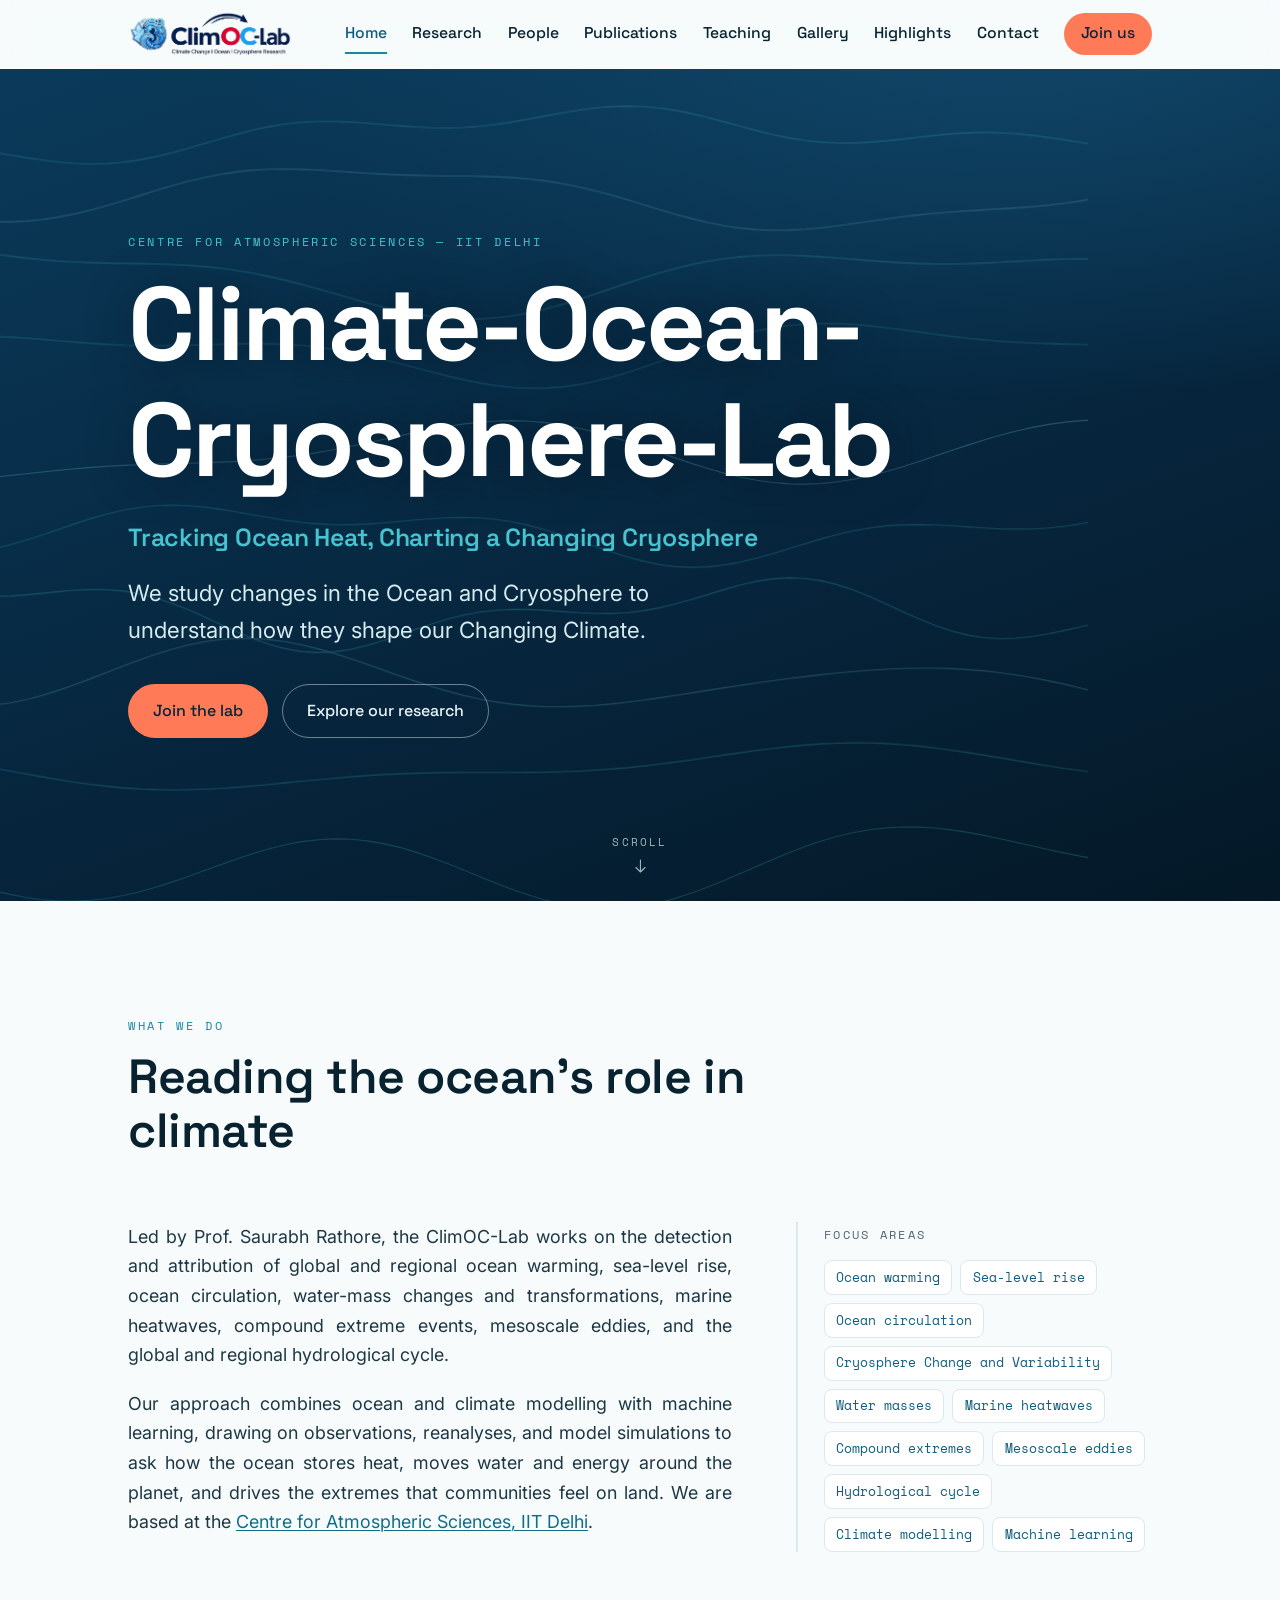
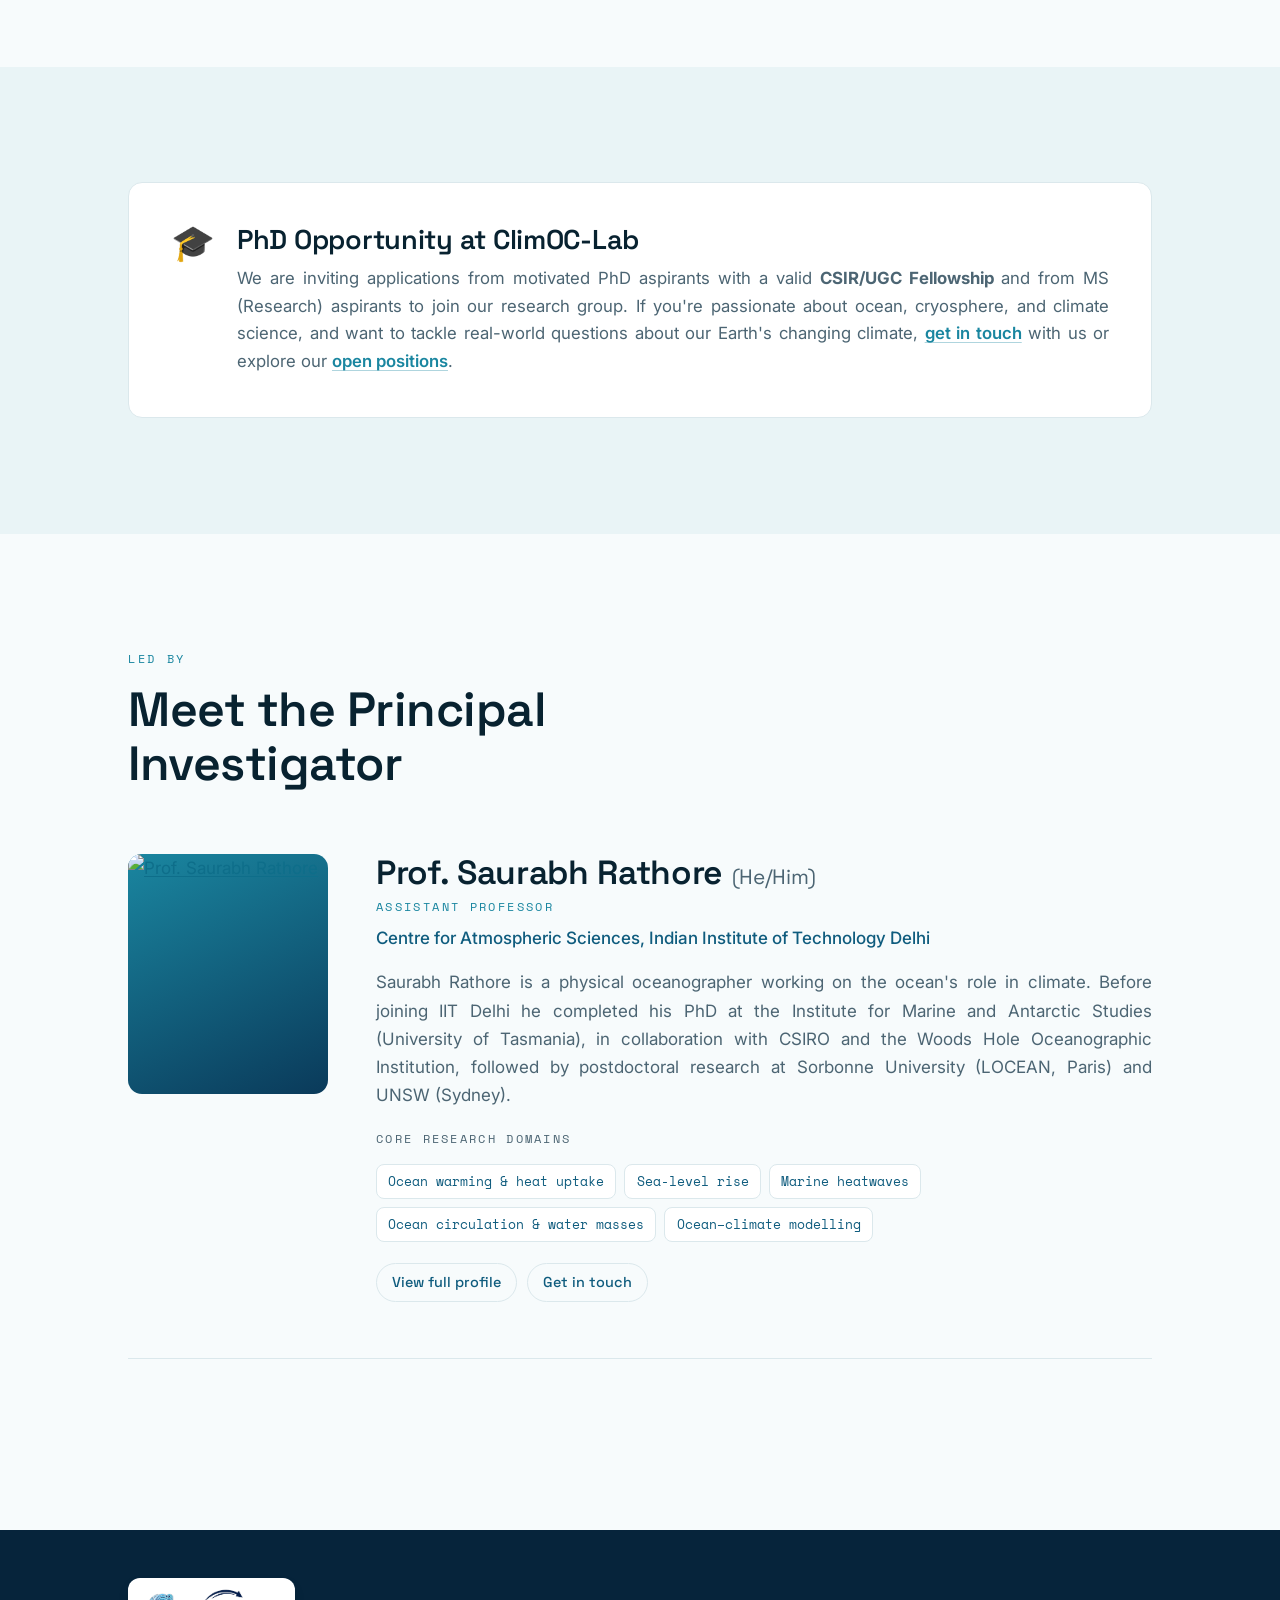
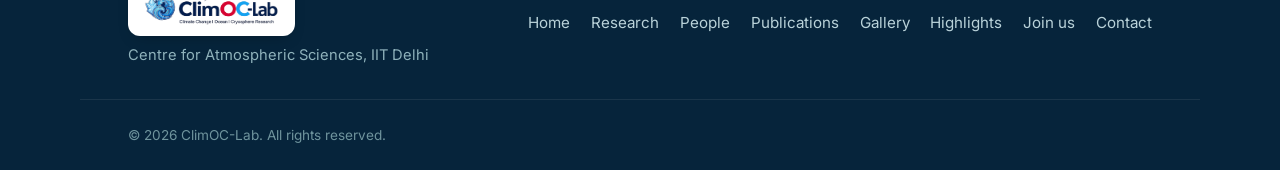
==== commit a5e565a7: "Add files via upload" ====
--- a/index.html
+++ b/index.html
@@ -17,7 +17,7 @@
   <link href="https://fonts.googleapis.com/css2?family=Space+Grotesk:wght@400;500;600;700&family=Inter:wght@400;500;600&family=Space+Mono:wght@400;700&display=swap" rel="stylesheet" />
 
   <link rel="stylesheet" href="style.css" />
-  <script>document.documentElement.classList.add('js');</script>
+  <script>document.documentElement.classList.add('js');setTimeout(function(){document.documentElement.classList.add('intro-done');},2400);</script>
   <style>
     /* PI social / research profile icons */
     .pi__social{ display:flex; flex-wrap:wrap; gap:10px; margin-top:14px; }
@@ -29,7 +29,7 @@
     .pi__social img{ width:100%; height:100%; object-fit:contain; display:block; }
     .pill--cv{ background:var(--c-foam); border-color:var(--c-current); color:var(--c-ocean); font-weight:600; }
   </style>
-  <link rel="icon" type="image/png" href="main-logo/climoc-emblem.png" />
+  <link rel="icon" type="image/png" href="main-logo/climoc-logo.png" />
 </head>
 <body>
   <a class="skip-link" href="#main">Skip to content</a>
@@ -38,7 +38,7 @@
   <header class="nav" id="nav">
     <div class="nav__inner">
       <a class="brand" href="index.html" aria-label="ClimOC-Lab home">
-        <img class="brand__img" src="main-logo/climoc-emblem.png" alt="ClimOC-Lab" style="height:40px;width:auto;display:block">
+        <img class="brand__img" src="main-logo/climoc-logo.png" alt="ClimOC-Lab" style="height:48px;width:auto;display:block">
       </a>
 
       <button class="nav__toggle" id="navToggle" aria-expanded="false" aria-controls="navMenu" aria-label="Open menu">
@@ -51,7 +51,8 @@
         <a href="people.html">People</a>
         <a href="publications.html">Publications</a>
         <a href="teaching.html">Teaching</a>
-        <a href="projects.html">Projects</a>
+        <a href="gallery.html">Gallery</a>
+        <a href="highlights.html">Highlights</a>
         <a href="contact.html">Contact</a>
         <a href="join.html" class="nav__cta">Join us</a>
       </nav>
@@ -84,6 +85,7 @@
       <div class="hero__content">
         <p class="eyebrow eyebrow--light">Centre for Atmospheric Sciences — IIT Delhi</p>
         <h1 class="hero__title">Climate-Ocean-Cryosphere-Lab</h1>
+        <p class="hero__tagline">Tracking Ocean Heat, Charting a Changing Cryosphere</p>
         <p class="hero__lede">
           We study changes in the Ocean and Cryosphere to understand how they shape our Changing Climate.
         </p>
@@ -110,15 +112,15 @@
         <div class="about__grid">
           <div class="about__lead reveal">
             <p>
-              The ClimOC-Lab works on the detection and attribution of global and regional
-              ocean warming, sea-level rise, ocean circulation, water-mass changes, and
-              transformations, marine heatwaves, compound extreme events, mesoscale eddies, and the
+              Led by Prof. Saurabh Rathore, the ClimOC-Lab works on the detection and attribution of
+              global and regional ocean warming, sea-level rise, ocean circulation, water-mass changes
+              and transformations, marine heatwaves, compound extreme events, mesoscale eddies, and the
               global and regional hydrological cycle.
             </p>
             <p>
               Our approach combines ocean and climate modelling with machine learning, drawing on
               observations, reanalyses, and model simulations to ask how the ocean stores heat,
-              moves water and energy around the planet, and drives the extremes communities feel on
+              moves water and energy around the planet, and drives the extremes that communities feel on
               land. We are based at the <a href="https://cas.iitd.ac.in/" target="_blank" rel="noopener">Centre for Atmospheric Sciences, IIT Delhi</a>.
             </p>
           </div>
@@ -142,14 +144,74 @@
         </div>
       </div>
     </section>
+
+    <!-- ============ PHD OPPORTUNITY ============ -->
+    <section class="section section--alt" id="phd-opportunity">
+      <div class="container">
+        <div class="phd-card reveal">
+          <span class="phd-card__icon" aria-hidden="true">🎓</span>
+          <div class="phd-card__body">
+            <h2 class="phd-card__title">PhD Opportunity at ClimOC-Lab</h2>
+            <p class="phd-card__text">
+              We are inviting applications from motivated PhD aspirants with a valid
+              <strong>CSIR/UGC Fellowship</strong> and from MS (Research) aspirants to join our
+              research group. If you're passionate about ocean, cryosphere, and climate science,
+              and want to tackle real-world questions about our Earth's changing climate,
+              <a href="mailto:srathore@iitd.ac.in">get in touch</a> with us or
+              explore our <a href="join.html">open positions</a>.
+            </p>
+          </div>
+        </div>
+      </div>
+    </section>
+
+    <!-- ============ MEET THE PI ============ -->
+    <section class="section" id="meet-the-pi">
+      <div class="container">
+        <div class="section__head reveal">
+          <p class="eyebrow">Led by</p>
+          <h2 class="section__title">Meet the Principal Investigator</h2>
+        </div>
+
+        <div class="pi reveal">
+          <a class="pi__photo" href="people.html" aria-label="View Prof. Saurabh Rathore's full profile">
+            <img src="images/Saurabh-Rathore.jpg" alt="Prof. Saurabh Rathore">
+          </a>
+          <div class="pi__body">
+            <h3 class="pi__name">Prof. Saurabh Rathore <span class="pi__pronouns">(He/Him)</span></h3>
+            <p class="pi__role">Assistant Professor</p>
+            <p class="pi__aff">Centre for Atmospheric Sciences, Indian Institute of Technology Delhi</p>
+            <p class="pi__bio">
+              Saurabh Rathore is a physical oceanographer working on the ocean's role in climate.
+              Before joining IIT Delhi he completed his PhD at the Institute for Marine and Antarctic
+              Studies (University of Tasmania), in collaboration with CSIRO and the Woods Hole
+              Oceanographic Institution, followed by postdoctoral research at Sorbonne University
+              (LOCEAN, Paris) and UNSW (Sydney).
+            </p>
+            <p class="about__focus-label">Core research domains</p>
+            <ul class="taglist">
+              <li>Ocean warming &amp; heat uptake</li>
+              <li>Sea-level rise</li>
+              <li>Marine heatwaves</li>
+              <li>Ocean circulation &amp; water masses</li>
+              <li>Ocean–climate modelling</li>
+            </ul>
+            <div class="pi__links" style="margin-top:1.3rem;">
+              <a class="pill" href="people.html">View full profile</a>
+              <a class="pill" href="mailto:srathore@iitd.ac.in">Get in touch</a>
+            </div>
+          </div>
+        </div>
+      </div>
+    </section>
   </main>
 
   <!-- ============ FOOTER ============ -->
   <footer class="footer">
     <div class="container footer__inner">
       <div class="footer__brand">
-        <span style="display:flex;align-items:center;gap:11px;">
-          <img src="main-logo/climoc-emblem.png" alt="ClimOC-Lab" style="height:38px;width:auto;display:block;flex:0 0 auto">
+        <span class="footer__logo-chip">
+          <img src="main-logo/climoc-logo.png" alt="ClimOC-Lab" style="height:40px;width:auto;display:block">
         </span>
         <p>Centre for Atmospheric Sciences, IIT Delhi</p>
       </div>
@@ -158,6 +220,8 @@
         <a href="research.html">Research</a>
         <a href="people.html">People</a>
         <a href="publications.html">Publications</a>
+        <a href="gallery.html">Gallery</a>
+        <a href="highlights.html">Highlights</a>
         <a href="join.html">Join us</a>
         <a href="contact.html">Contact</a>
       </nav>
--- a/style.css
+++ b/style.css
@@ -156,6 +156,11 @@
   margin: 0 0 1.2rem; color: #fff;
   text-shadow: 0 2px 40px rgba(4,24,38,.5);
 }
+.hero__tagline {
+  font-family: var(--font-display); font-weight: 600; letter-spacing: -.01em;
+  font-size: clamp(1.15rem, 2.6vw, 1.55rem); color: var(--c-surface);
+  margin: 0 0 1rem; max-width: 46ch;
+}
 .hero__lede { font-size: clamp(1.1rem, 2.2vw, 1.4rem); max-width: 40ch; color: #D6EBEF; margin: 0 0 2.2rem; }
 .hero__actions { display: flex; flex-wrap: wrap; gap: .9rem; }
 
@@ -174,12 +179,13 @@
 .section--alt { background: var(--c-foam); }
 
 .section__head { max-width: 62ch; margin-bottom: clamp(2.5rem, 5vw, 4rem); }
+#research .section__head { max-width: none; }
 .section__title { font-size: clamp(1.9rem, 4.4vw, 3rem); color: var(--c-ink); margin-bottom: .8rem; }
-.section__intro { color: var(--c-slate); font-size: 1.1rem; max-width: 58ch; margin: 0; }
+.section__intro { color: var(--c-slate); font-size: 1.1rem; text-align: justify; margin: 0; }
 
 /* ---------- about ---------- */
 .about__grid { display: grid; grid-template-columns: 1.7fr 1fr; gap: clamp(2rem, 5vw, 4.5rem); align-items: start; }
-.about__lead p { margin: 0 0 1.2rem; font-size: 1.12rem; color: #1d3744; }
+.about__lead p { margin: 0 0 1.2rem; font-size: 1.12rem; color: #1d3744; text-align: justify; }
 .about__lead p:last-child { margin-bottom: 0; }
 
 .about__focus { border-left: 2px solid var(--c-line); padding-left: 1.6rem; }
@@ -190,6 +196,25 @@
   background: #fff; border: 1px solid var(--c-line); padding: .35rem .7rem; border-radius: 8px;
 }
 
+/* ---------- PhD opportunity ---------- */
+.phd-card {
+  display: flex; align-items: flex-start; gap: 1.4rem;
+  background: #fff; border: 1px solid var(--c-line); border-radius: var(--radius);
+  padding: clamp(1.8rem, 4vw, 2.6rem);
+}
+.phd-card__icon { font-size: 2.2rem; line-height: 1; flex: 0 0 auto; }
+.phd-card__body { flex: 1 1 0%; min-width: 0; }
+.phd-card__title { font-size: clamp(1.4rem, 2.6vw, 1.7rem); color: var(--c-ink); margin-bottom: .6rem; }
+.phd-card__text { color: var(--c-slate); font-size: 1.05rem; text-align: justify; margin: 0; }
+.phd-card__text a {
+  color: var(--c-current); font-weight: 600; text-decoration: underline;
+  text-decoration-color: rgba(26,134,160,.35); text-underline-offset: 3px;
+}
+.phd-card__text a:hover { text-decoration-color: currentColor; }
+@media (max-width: 560px) {
+  .phd-card { flex-direction: column; gap: .8rem; }
+}
+
 /* ---------- research grid ---------- */
 .research-grid { display: grid; grid-template-columns: repeat(3, 1fr); gap: 1.25rem; }
 .rcard {
@@ -205,7 +230,7 @@
 }
 .rcard::before { content: ""; position: absolute; left: 1.6rem; top: 2.9rem; width: 26px; height: 2px; background: var(--c-anomaly); }
 .rcard__title { font-size: 1.22rem; margin-bottom: .55rem; color: var(--c-ink); }
-.rcard p { margin: 0; color: var(--c-slate); font-size: .98rem; }
+.rcard p { margin: 0; color: var(--c-slate); font-size: .98rem; text-align: justify; }
 
 /* ---------- people ---------- */
 .pi {
@@ -224,7 +249,7 @@
 .pi__name { font-size: clamp(1.6rem, 3.2vw, 2.1rem); color: var(--c-ink); }
 .pi__pronouns { font-size: .62em; font-weight: 400; color: var(--c-slate); }
 .pi__aff { color: var(--c-ocean); font-weight: 500; margin: .4rem 0 1rem; }
-.pi__bio { color: var(--c-slate); margin: 0 0 1.3rem; max-width: 60ch; }
+.pi__bio { color: var(--c-slate); margin: 0 0 1.3rem; text-align: justify; }
 .pi__links { display: flex; flex-wrap: wrap; gap: .6rem; }
 .pill {
   font-family: var(--font-display); font-size: .9rem; font-weight: 500; text-decoration: none;
@@ -319,6 +344,11 @@
 .footer { background: var(--c-abyss); color: #B9D2D9; padding-block: 3rem 1.5rem; }
 .footer__inner { display: flex; flex-wrap: wrap; justify-content: space-between; gap: 1.5rem; padding-bottom: 2rem; border-bottom: 1px solid rgba(255,255,255,.08); }
 .footer__brand p { margin: .4rem 0 0; font-size: .92rem; color: #8FB2BB; }
+.footer__logo-chip {
+  display: inline-flex; align-items: center; width: fit-content;
+  background: #fff; padding: 9px 15px; border-radius: 12px;
+  box-shadow: 0 6px 16px -8px rgba(0,0,0,.35);
+}
 .footer__links { display: flex; flex-wrap: wrap; gap: 1.3rem; align-items: center; }
 .footer__links a { color: #B9D2D9; text-decoration: none; font-size: .95rem; transition: color .2s ease; }
 .footer__links a:hover { color: var(--c-surface); }
@@ -396,16 +426,16 @@
 html.js body::after{                  /* logo: one smooth, continuous zoom + dissolve */
   content:""; position:fixed; inset:0; z-index:99999;
   background:url('main-logo/climoc-logo.png') no-repeat center center;
-  background-size:340px auto; transform-origin:center;
-  animation: cclZoom 1.5s cubic-bezier(.22,.61,.36,1) forwards,
-             cclFade 1.5s linear forwards;
+  background-size:515px auto; transform-origin:center;
+  animation: cclZoom 1.9s cubic-bezier(.22,.61,.36,1) forwards,
+             cclFade 1.9s linear forwards;
   pointer-events:none;
 }
 @media (max-width:720px){
-  html.js body::after{ background-size:260px auto; }
+  html.js body::after{ background-size:390px auto; }
 }
 @media (max-width:420px){
-  html.js body::after{ background-size:200px auto; }
+  html.js body::after{ background-size:285px auto; }
 }
 @media (prefers-reduced-motion: reduce){     /* no zoom for reduced-motion users */
   html.js body::after{ animation: cclFade 2.2s linear forwards; }
@@ -426,3 +456,26 @@
 }
 /* white backdrop dissolves together with the logo */
 @keyframes cclCurtainOut{ 0%,82%{ opacity:1; } 100%{ opacity:0; visibility:hidden; } }
+
+/* FAILSAFE — belt and suspenders against a permanently blank page:
+   1) Some mobile browsers (in-app webviews, older Android) can get a
+      fixed-position 3D-transform animation stuck mid-way, leaving the white
+      curtain/logo overlay stuck on top of the page forever.
+   2) More importantly: .js .reveal{opacity:0} above hides nearly every
+      content block on every page, and only script.js's IntersectionObserver
+      ever un-hides it. If script.js fails to load for any reason (flaky
+      mobile data, a blocker, a timing issue) — even though the inline head
+      script that sets html.js runs fine regardless — the whole page stays
+      invisible forever, while the HTML/CSS/images underneath are all
+      perfectly loaded. That is the single point of failure most likely to
+      look like "nothing loads" on mobile.
+   The inline head script (independent of script.js) sets this class ~2.4s
+   after parse, so both problems are force-cleared no matter what state the
+   CSS animation or script.js are in. */
+html.intro-done body::before,
+html.intro-done body::after{
+  display:none !important;
+}
+html.intro-done .reveal{
+  opacity:1 !important; transform:none !important;
+}
